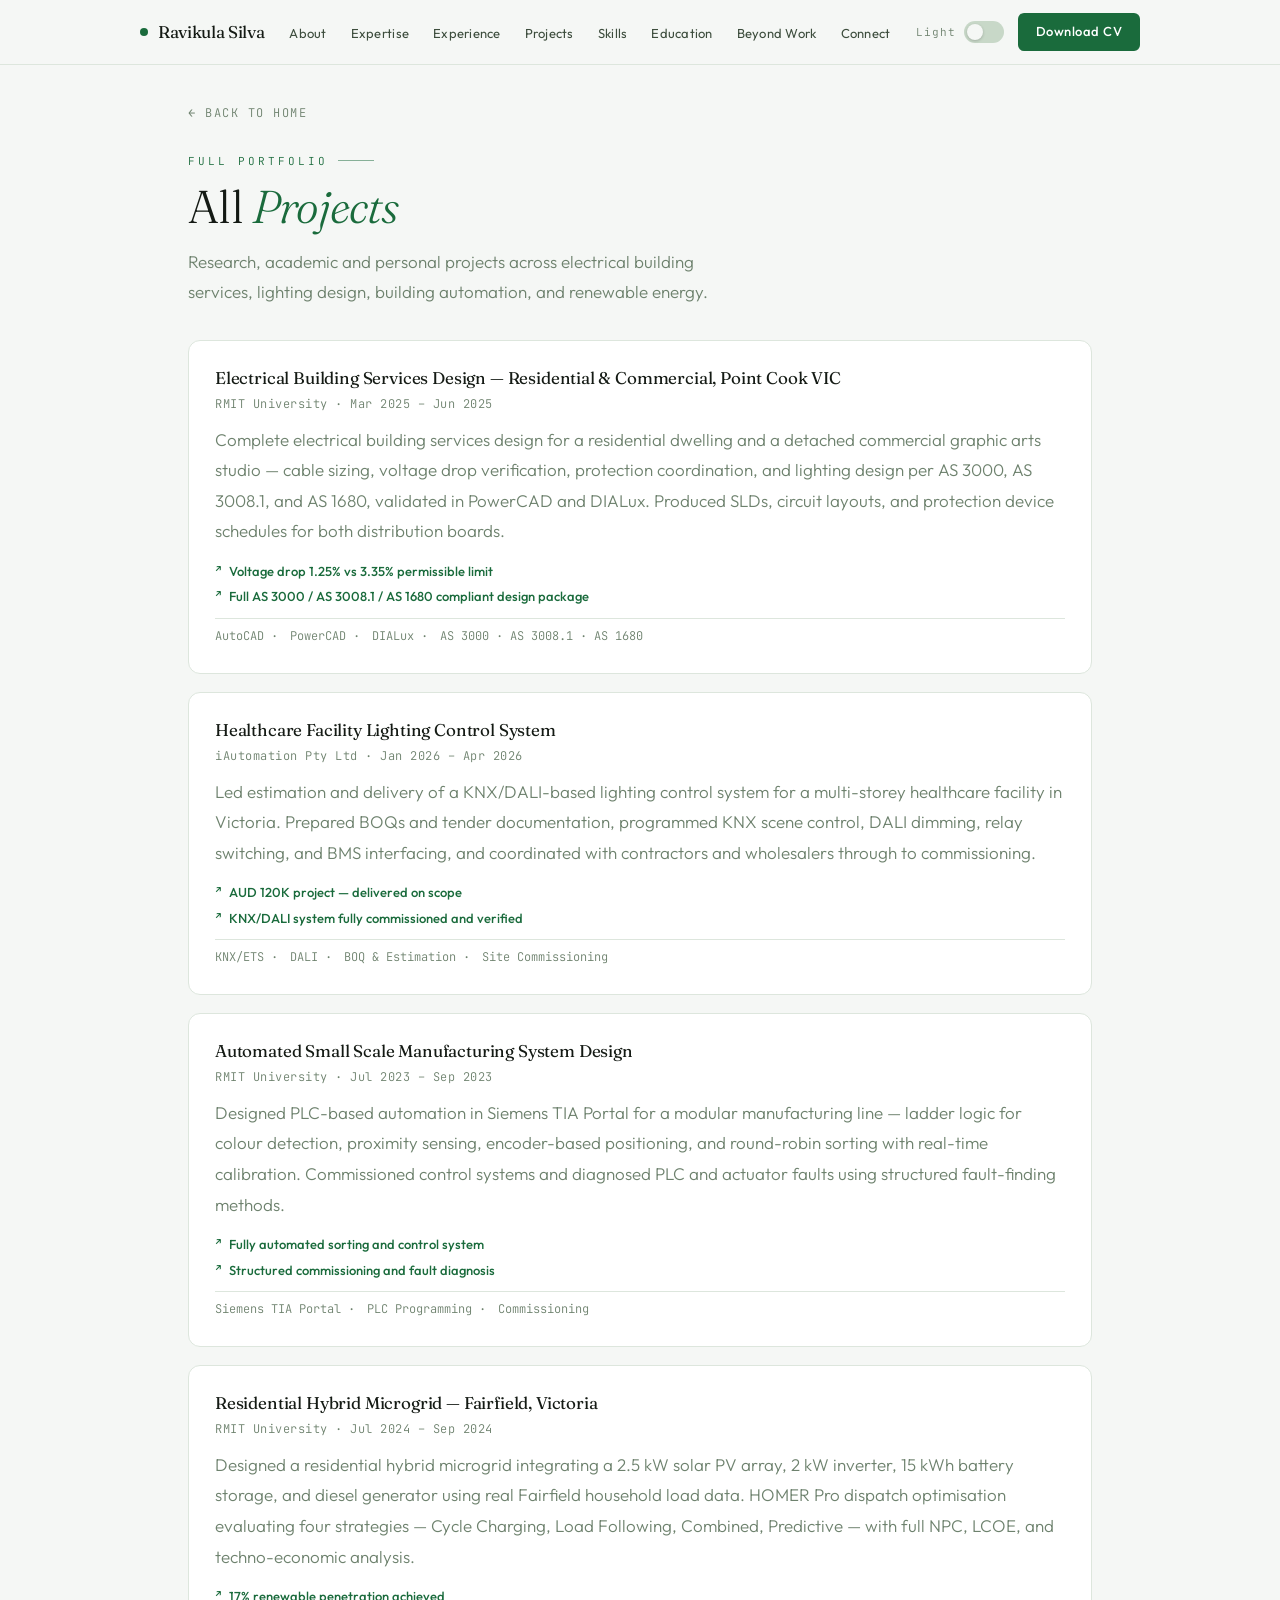
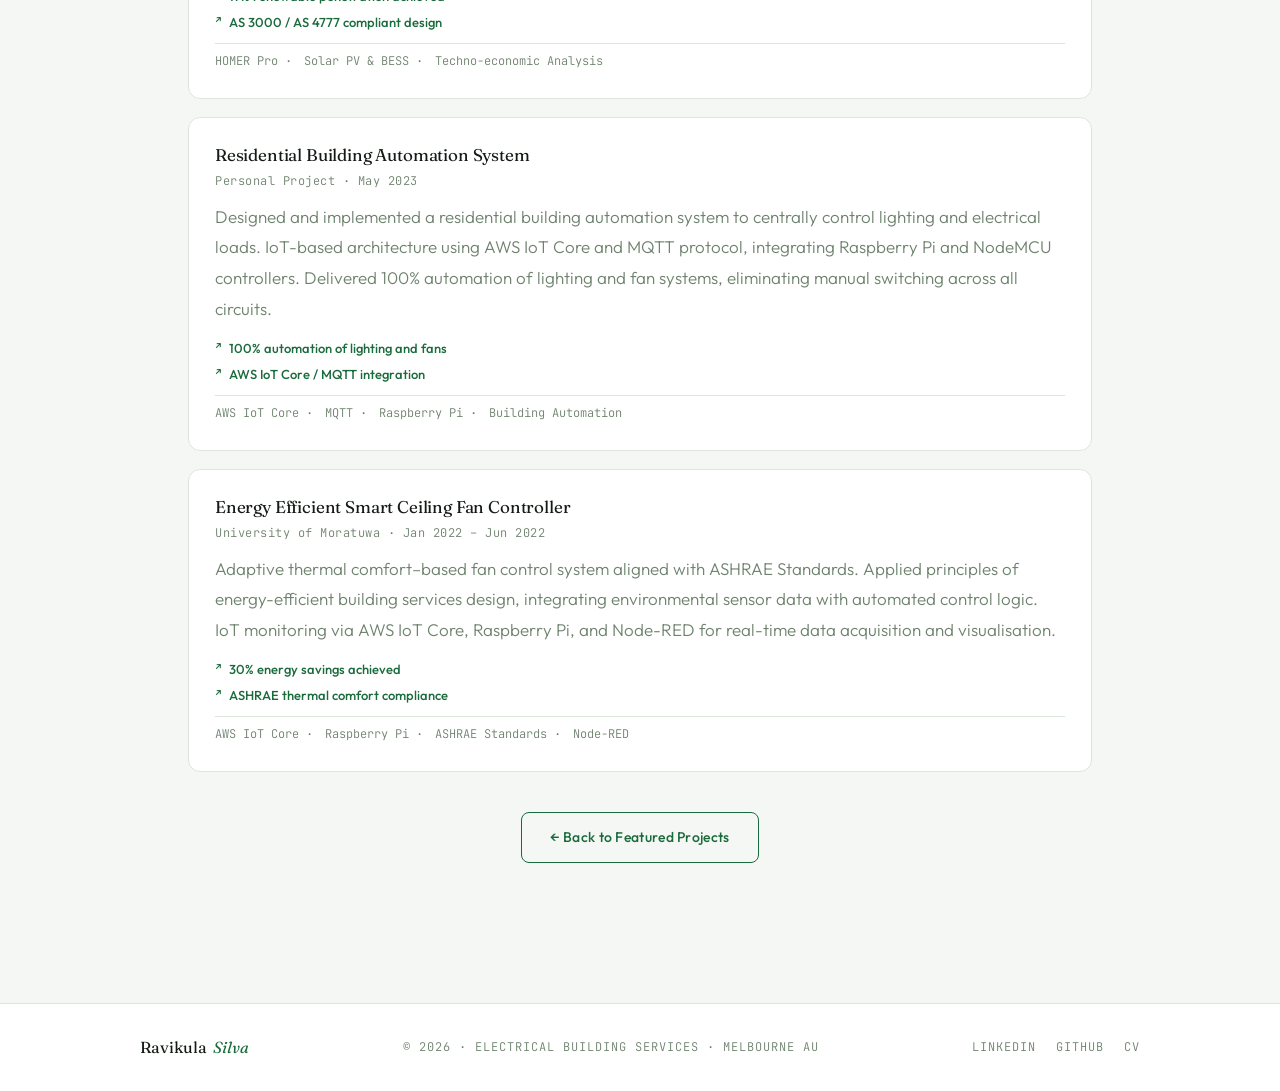
==== projects.html @ b43fa03f "Initial commit — Ravikula Silva portfolio site" ====
<!DOCTYPE html>
<html lang="en" data-theme="light">
<head>
  <meta charset="UTF-8">
  <meta name="viewport" content="width=device-width, initial-scale=1.0">
  <title>All Projects — Ravikula Silva</title>
  <meta name="description" content="Full project portfolio of Ravikula Silva — Electrical Building Services Engineer. Melbourne, Australia.">
  <link rel="preconnect" href="https://fonts.googleapis.com">
  <link href="https://fonts.googleapis.com/css2?family=Fraunces:ital,wght@0,300;0,400;0,600;1,300;1,400&family=Outfit:wght@300;400;500;600&family=JetBrains+Mono:wght@400;500&display=swap" rel="stylesheet">
  <link rel="stylesheet" href="styles.css">
</head>
<body>

<div id="prog"></div>

<!-- NAV -->
<nav id="mainNav">
  <div class="nav-inner">
    <a href="index.html" class="nav-logo" style="text-decoration:none;color:inherit">
      <div class="nav-logo-dot"></div>
      Ravikula Silva
    </a>
    <ul class="nav-links">
      <li><a href="index.html#about">About</a></li>
      <li><a href="index.html#expertise">Expertise</a></li>
      <li><a href="index.html#experience">Experience</a></li>
      <li><a href="index.html#projects">Projects</a></li>
      <li><a href="index.html#skills">Skills</a></li>
      <li><a href="index.html#education">Education</a></li>
      <li><a href="index.html#beyond">Beyond Work</a></li>
      <li><a href="index.html#connect">Connect</a></li>
    </ul>
    <div class="nav-right">
      <div class="theme-wrap">
        <span class="theme-lbl" id="themeLbl">Light</span>
        <button class="toggle" id="themeBtn" aria-label="Toggle theme"></button>
      </div>
      <a href="https://drive.google.com/file/d/1bvypcB7CYYxnmTJzgVBR_SY08cBVP_ob/view" target="_blank" class="nav-cv">Download CV</a>
      <button class="hamburger" id="ham" aria-label="Menu">
        <span></span><span></span><span></span>
      </button>
    </div>
  </div>
</nav>
<div class="mobile-nav" id="mobileNav">
  <a href="index.html#about"      onclick="closeMob()">About</a>
  <a href="index.html#expertise"  onclick="closeMob()">Expertise</a>
  <a href="index.html#experience" onclick="closeMob()">Experience</a>
  <a href="index.html#projects"   onclick="closeMob()">Projects</a>
  <a href="index.html#skills"     onclick="closeMob()">Skills</a>
  <a href="index.html#education"  onclick="closeMob()">Education</a>
  <a href="index.html#beyond"     onclick="closeMob()">Beyond Work</a>
  <a href="index.html#connect"    onclick="closeMob()">Connect</a>
</div>


<!-- ALL PROJECTS -->
<section class="proj-bg" style="padding-top:0">
  <div class="container">
    <div class="projects-page-header" style="padding-bottom:32px">
      <a href="index.html#projects" class="back-link">&larr; Back to Home</a>
      <div class="eyebrow">Full Portfolio</div>
      <h1 class="sec-title">All <em>Projects</em></h1>
      <p class="sec-sub">Research, academic and personal projects across electrical building services, lighting design, building automation, and renewable energy.</p>
    </div>
    <div class="proj-grid" style="grid-template-columns:1fr;margin-top:0">

      <div class="proj-card reveal">
        <div class="proj-title">Electrical Building Services Design — Residential &amp; Commercial, Point Cook VIC</div>
        <div class="proj-origin">RMIT University · Mar 2025 – Jun 2025</div>
        <p class="proj-desc">Complete electrical building services design for a residential dwelling and a detached commercial graphic arts studio — cable sizing, voltage drop verification, protection coordination, and lighting design per AS 3000, AS 3008.1, and AS 1680, validated in PowerCAD and DIALux. Produced SLDs, circuit layouts, and protection device schedules for both distribution boards.</p>
        <div class="proj-outcomes">
          <div class="proj-outcome">Voltage drop 1.25% vs 3.35% permissible limit</div>
          <div class="proj-outcome">Full AS 3000 / AS 3008.1 / AS 1680 compliant design package</div>
        </div>
        <div class="proj-tools">
          <span class="proj-tool">AutoCAD&nbsp;·&nbsp;</span>
          <span class="proj-tool">PowerCAD&nbsp;·&nbsp;</span>
          <span class="proj-tool">DIALux&nbsp;·&nbsp;</span>
          <span class="proj-tool">AS 3000 · AS 3008.1 · AS 1680</span>
        </div>
      </div>

      <div class="proj-card reveal">
        <div class="proj-title">Healthcare Facility Lighting Control System</div>
        <div class="proj-origin">iAutomation Pty Ltd · Jan 2026 – Apr 2026</div>
        <p class="proj-desc">Led estimation and delivery of a KNX/DALI-based lighting control system for a multi-storey healthcare facility in Victoria. Prepared BOQs and tender documentation, programmed KNX scene control, DALI dimming, relay switching, and BMS interfacing, and coordinated with contractors and wholesalers through to commissioning.</p>
        <div class="proj-outcomes">
          <div class="proj-outcome">AUD 120K project — delivered on scope</div>
          <div class="proj-outcome">KNX/DALI system fully commissioned and verified</div>
        </div>
        <div class="proj-tools">
          <span class="proj-tool">KNX/ETS&nbsp;·&nbsp;</span>
          <span class="proj-tool">DALI&nbsp;·&nbsp;</span>
          <span class="proj-tool">BOQ &amp; Estimation&nbsp;·&nbsp;</span>
          <span class="proj-tool">Site Commissioning</span>
        </div>
      </div>

      <div class="proj-card reveal">
        <div class="proj-title">Automated Small Scale Manufacturing System Design</div>
        <div class="proj-origin">RMIT University · Jul 2023 – Sep 2023</div>
        <p class="proj-desc">Designed PLC-based automation in Siemens TIA Portal for a modular manufacturing line — ladder logic for colour detection, proximity sensing, encoder-based positioning, and round-robin sorting with real-time calibration. Commissioned control systems and diagnosed PLC and actuator faults using structured fault-finding methods.</p>
        <div class="proj-outcomes">
          <div class="proj-outcome">Fully automated sorting and control system</div>
          <div class="proj-outcome">Structured commissioning and fault diagnosis</div>
        </div>
        <div class="proj-tools">
          <span class="proj-tool">Siemens TIA Portal&nbsp;·&nbsp;</span>
          <span class="proj-tool">PLC Programming&nbsp;·&nbsp;</span>
          <span class="proj-tool">Commissioning</span>
        </div>
      </div>

      <div class="proj-card reveal">
        <div class="proj-title">Residential Hybrid Microgrid — Fairfield, Victoria</div>
        <div class="proj-origin">RMIT University · Jul 2024 – Sep 2024</div>
        <p class="proj-desc">Designed a residential hybrid microgrid integrating a 2.5 kW solar PV array, 2 kW inverter, 15 kWh battery storage, and diesel generator using real Fairfield household load data. HOMER Pro dispatch optimisation evaluating four strategies — Cycle Charging, Load Following, Combined, Predictive — with full NPC, LCOE, and techno-economic analysis.</p>
        <div class="proj-outcomes">
          <div class="proj-outcome">17% renewable penetration achieved</div>
          <div class="proj-outcome">AS 3000 / AS 4777 compliant design</div>
        </div>
        <div class="proj-tools">
          <span class="proj-tool">HOMER Pro&nbsp;·&nbsp;</span>
          <span class="proj-tool">Solar PV &amp; BESS&nbsp;·&nbsp;</span>
          <span class="proj-tool">Techno-economic Analysis</span>
        </div>
      </div>

      <div class="proj-card reveal">
        <div class="proj-title">Residential Building Automation System</div>
        <div class="proj-origin">Personal Project · May 2023</div>
        <p class="proj-desc">Designed and implemented a residential building automation system to centrally control lighting and electrical loads. IoT-based architecture using AWS IoT Core and MQTT protocol, integrating Raspberry Pi and NodeMCU controllers. Delivered 100% automation of lighting and fan systems, eliminating manual switching across all circuits.</p>
        <div class="proj-outcomes">
          <div class="proj-outcome">100% automation of lighting and fans</div>
          <div class="proj-outcome">AWS IoT Core / MQTT integration</div>
        </div>
        <div class="proj-tools">
          <span class="proj-tool">AWS IoT Core&nbsp;·&nbsp;</span>
          <span class="proj-tool">MQTT&nbsp;·&nbsp;</span>
          <span class="proj-tool">Raspberry Pi&nbsp;·&nbsp;</span>
          <span class="proj-tool">Building Automation</span>
        </div>
      </div>

      <div class="proj-card reveal">
        <div class="proj-title">Energy Efficient Smart Ceiling Fan Controller</div>
        <div class="proj-origin">University of Moratuwa · Jan 2022 – Jun 2022</div>
        <p class="proj-desc">Adaptive thermal comfort–based fan control system aligned with ASHRAE Standards. Applied principles of energy-efficient building services design, integrating environmental sensor data with automated control logic. IoT monitoring via AWS IoT Core, Raspberry Pi, and Node-RED for real-time data acquisition and visualisation.</p>
        <div class="proj-outcomes">
          <div class="proj-outcome">30% energy savings achieved</div>
          <div class="proj-outcome">ASHRAE thermal comfort compliance</div>
        </div>
        <div class="proj-tools">
          <span class="proj-tool">AWS IoT Core&nbsp;·&nbsp;</span>
          <span class="proj-tool">Raspberry Pi&nbsp;·&nbsp;</span>
          <span class="proj-tool">ASHRAE Standards&nbsp;·&nbsp;</span>
          <span class="proj-tool">Node-RED</span>
        </div>
      </div>

    </div>

    <div class="proj-more reveal" style="margin-bottom: 52px">
      <a href="index.html#projects" class="btn-outline">&larr; Back to Featured Projects</a>
    </div>

  </div>
</section>


<!-- FOOTER -->
<footer>
  <div class="foot-inner">
    <div class="foot-logo">Ravikula <em>Silva</em></div>
    <div class="foot-copy">© 2026 · ELECTRICAL BUILDING SERVICES · MELBOURNE AU</div>
    <div class="foot-links">
      <a href="https://www.linkedin.com/in/ravikula-silva/" target="_blank">LinkedIn</a>
      <a href="https://github.com/Ravikula"                 target="_blank">GitHub</a>
      <a href="https://drive.google.com/file/d/1bvypcB7CYYxnmTJzgVBR_SY08cBVP_ob/view" target="_blank">CV</a>
    </div>
  </div>
</footer>

<script src="js/main.js"></script>
</body>
</html>
---- styles.css ----
/* ============================================================
   RAVIKULA SILVA — POWER SYSTEMS & RENEWABLES
   style.css
   ============================================================ */

/* ------------------------------------------------------------
   1. THEME TOKENS
   ------------------------------------------------------------ */
:root {
  --bg:         #f5f7f5;
  --bg2:        #ffffff;
  --bg3:        #edf2ed;
  --surface:    #ffffff;
  --border:     #dde6dd;
  --border2:    #c8d8c8;
  --text:       #141a14;
  --text2:      #3d4d3d;
  --muted:      #6e826e;
  --accent:     #1a6b3c;
  --accent-h:   #155c32;
  --accent-lt:  #e8f5ee;
  --accent2:    #c47d0a;
  --accent2-lt: #fdf4e3;
  --nav-bg:     rgba(245, 247, 245, 0.93);
  --shadow:     0 1px 4px rgba(0,0,0,.06), 0 4px 16px rgba(0,0,0,.04);
  --shadow-md:  0 2px 10px rgba(0,0,0,.08), 0 8px 32px rgba(0,0,0,.06);
  --r:          12px;
  --r-sm:       8px;
}

[data-theme="dark"] {
  --bg:         #0c100c;
  --bg2:        #111511;
  --bg3:        #171d17;
  --surface:    #171d17;
  --border:     #1f2a1f;
  --border2:    #283228;
  --text:       #e6ede6;
  --text2:      #a8b8a8;
  --muted:      #627062;
  --accent:     #3dba6e;
  --accent-h:   #4dca7e;
  --accent-lt:  #0a1f0f;
  --accent2:    #e09830;
  --accent2-lt: #1f1505;
  --nav-bg:     rgba(12, 16, 12, 0.93);
  --shadow:     0 1px 4px rgba(0,0,0,.3), 0 4px 16px rgba(0,0,0,.2);
  --shadow-md:  0 2px 10px rgba(0,0,0,.4), 0 8px 32px rgba(0,0,0,.3);
}

/* ------------------------------------------------------------
   2. RESET & BASE
   ------------------------------------------------------------ */
*, *::before, *::after {
  margin: 0;
  padding: 0;
  box-sizing: border-box;
}

html {
  scroll-behavior: smooth;
  font-size: 18px;
}

body {
  background: var(--bg);
  color: var(--text);
  font-family: 'Outfit', sans-serif;
  font-weight: 300;
  line-height: 1.65;
  overflow-x: hidden;
  transition: background .3s, color .3s;
}

img { max-width: 100%; display: block; }
a { color: var(--accent); text-decoration: none; }
a:hover { text-decoration: underline; }

/* ------------------------------------------------------------
   3. PROGRESS BAR
   ------------------------------------------------------------ */
#prog {
  position: fixed;
  top: 0; left: 0;
  height: 3px;
  background: linear-gradient(90deg, var(--accent), var(--accent2));
  z-index: 2000;
  width: 0;
  transition: width .1s linear;
  pointer-events: none;
}

/* ------------------------------------------------------------
   4. NAVIGATION
   ------------------------------------------------------------ */
nav {
  position: fixed;
  top: 0; width: 100%;
  z-index: 1000;
  background: var(--nav-bg);
  backdrop-filter: blur(16px);
  -webkit-backdrop-filter: blur(16px);
  border-bottom: 1px solid var(--border);
  transition: background .3s;
}

.nav-inner {
  display: flex;
  align-items: center;
  justify-content: space-between;
  height: 64px;
  padding: 0 48px;
  max-width: 1096px; /* 1000px content + 48px padding each side */
  margin: 0 auto;
}

.nav-logo {
  display: flex;
  align-items: center;
  gap: 10px;
  font-family: 'Fraunces', serif;
  font-weight: 400;
  font-size: 17px;
  color: var(--text);
  letter-spacing: -.02em;
}

.nav-logo-dot {
  width: 8px; height: 8px;
  background: var(--accent);
  border-radius: 50%;
  flex-shrink: 0;
  animation: pulse 2.5s infinite;
}

@keyframes pulse {
  0%, 100% { opacity: 1; transform: scale(1); }
  50%       { opacity: .5; transform: scale(1.4); }
}

.nav-sub {
  font-family: 'JetBrains Mono', monospace;
  font-size: 10px;
  letter-spacing: 2px;
  color: var(--accent);
  text-transform: uppercase;
  margin-left: 4px;
  align-self: flex-end;
  margin-bottom: 2px;
}

.nav-links {
  display: flex;
  align-items: center;
  gap: 24px;
  list-style: none;
}

.nav-links a {
  font-size: 13px;
  font-weight: 400;
  color: var(--text2);
  letter-spacing: .02em;
  transition: color .2s;
}

.nav-links a:hover,
.nav-links a.active {
  color: var(--accent);
  text-decoration: none;
}

.nav-right {
  display: flex;
  align-items: center;
  gap: 14px;
}

.theme-wrap {
  display: flex;
  align-items: center;
  gap: 8px;
}

.theme-lbl {
  font-family: 'JetBrains Mono', monospace;
  font-size: 11px;
  color: var(--muted);
  letter-spacing: 1px;
}

.toggle {
  width: 40px; height: 22px;
  background: var(--border2);
  border-radius: 11px;
  border: none;
  cursor: pointer;
  position: relative;
  transition: background .3s;
  flex-shrink: 0;
}

.toggle::after {
  content: '';
  position: absolute;
  top: 3px; left: 3px;
  width: 16px; height: 16px;
  background: var(--bg);
  border-radius: 50%;
  transition: transform .3s, background .3s;
  box-shadow: 0 1px 3px rgba(0,0,0,.2);
}

[data-theme="dark"] .toggle { background: var(--accent); }
[data-theme="dark"] .toggle::after {
  transform: translateX(18px);
  background: #0c100c;
}

.nav-cv {
  background: var(--accent);
  color: #fff;
  padding: 8px 18px;
  border-radius: 6px;
  font-size: 13px;
  font-weight: 500;
  letter-spacing: .5px;
  transition: all .2s;
  white-space: nowrap;
  display: inline-block;
}

.nav-cv:hover {
  background: var(--accent-h);
  text-decoration: none;
  transform: translateY(-1px);
}

.hamburger {
  display: none;
  flex-direction: column;
  gap: 5px;
  cursor: pointer;
  background: none;
  border: none;
  padding: 4px;
}

.hamburger span {
  display: block;
  width: 22px; height: 1.5px;
  background: var(--text);
  transition: all .3s;
}

.mobile-nav {
  display: none;
  position: fixed;
  top: 64px; left: 0;
  width: 100%;
  background: var(--nav-bg);
  backdrop-filter: blur(16px);
  border-bottom: 1px solid var(--border);
  padding: 20px 24px;
  flex-direction: column;
  gap: 0;
  z-index: 999;
}

.mobile-nav.open { display: flex; }

.mobile-nav a {
  font-size: 15px;
  color: var(--text2);
  padding: 12px 0;
  border-bottom: 1px solid var(--border);
}

.mobile-nav a:last-child { border-bottom: none; }

/* ------------------------------------------------------------
   5. LAYOUT — single consistent width for everything
   ------------------------------------------------------------ */
.container {
  max-width: 1000px;
  margin: 0 auto;
  padding: 0 48px;
}

section { padding: 88px 0; }

/* ------------------------------------------------------------
   6. SHARED TYPOGRAPHY
   ------------------------------------------------------------ */
.eyebrow {
  font-family: 'JetBrains Mono', monospace;
  font-size: 11px;
  letter-spacing: 3px;
  text-transform: uppercase;
  color: var(--accent);
  margin-bottom: 12px;
  display: flex;
  align-items: center;
  gap: 10px;
}

.eyebrow::after {
  content: '';
  display: block;
  width: 36px; height: 1px;
  background: var(--accent);
  opacity: .5;
}

.sec-title {
  font-family: 'Fraunces', serif;
  font-weight: 300;
  font-size: clamp(28px, 4vw, 46px);
  line-height: 1.1;
  letter-spacing: -.02em;
  color: var(--text);
  margin-bottom: 14px;
}

.sec-title em { font-style: italic; color: var(--accent); }

.sec-sub {
  font-size: 17px;
  color: var(--muted);
  max-width: 560px;
  line-height: 1.8;
  font-weight: 300;
}

/* ------------------------------------------------------------
   7. REVEAL ANIMATION
   ------------------------------------------------------------ */
.reveal {
  opacity: 0;
  transform: translateY(22px);
  transition: opacity .7s ease, transform .7s ease;
}

.reveal.visible {
  opacity: 1;
  transform: translateY(0);
}

@keyframes fadeUp {
  from { opacity: 0; transform: translateY(24px); }
  to   { opacity: 1; transform: translateY(0); }
}

/* ------------------------------------------------------------
   8. HERO
   ------------------------------------------------------------ */
.hero {
  display: grid;
  grid-template-columns: 0.85fr 1.15fr;
  align-items: center;
  gap: 52px;
  padding: 96px 0 36px;
}

.hero-eyebrow {
  display: flex;
  align-items: center;
  gap: 10px;
  margin-bottom: 0;
}

.hero-video-footer {
  display: flex;
  align-items: center;
  justify-content: space-between;
  gap: 16px;
  margin-top: 14px;
  flex-wrap: wrap;
}

.loc-dot {
  width: 7px; height: 7px;
  background: var(--accent);
  border-radius: 50%;
  animation: pulse 2s infinite;
}

.hero-eyebrow-txt {
  font-family: 'JetBrains Mono', monospace;
  font-size: 12px;
  letter-spacing: 2px;
  color: var(--muted);
  text-transform: uppercase;
}

.hero-name {
  font-family: 'Fraunces', serif;
  font-weight: 300;
  font-size: clamp(38px, 4.8vw, 62px);
  line-height: 1;
  letter-spacing: -.03em;
  color: var(--text);
  margin-bottom: 6px;
  animation: fadeUp .8s .1s ease both;
}

.hero-name em { font-style: italic; color: var(--accent); }

.hero-role {
  font-family: 'Fraunces', serif;
  font-weight: 300;
  font-size: clamp(17px, 2.2vw, 24px);
  color: var(--text2);
  letter-spacing: -.01em;
  margin-bottom: 22px;
  font-style: italic;
  animation: fadeUp .8s .2s ease both;
}

.hero-desc {
  font-size: 17px;
  color: var(--muted);
  line-height: 1.9;
  max-width: 500px;
  margin-bottom: 28px;
  font-weight: 300;
  animation: fadeUp .8s .3s ease both;
}

.hero-tags {
  display: flex;
  flex-wrap: wrap;
  gap: 7px;
  margin-bottom: 24px;
  animation: fadeUp .8s .35s ease both;
}

.hero-tag {
  font-family: 'JetBrains Mono', monospace;
  font-size: 11px;
  letter-spacing: 1px;
  color: var(--accent);
  background: var(--accent-lt);
  border: 1px solid rgba(26,107,60,.2);
  border-radius: 4px;
  padding: 4px 10px;
}

.hero-btns {
  display: flex;
  gap: 14px;
  flex-wrap: wrap;
  animation: fadeUp .8s .4s ease both;
}

.btn-p {
  background: var(--accent);
  color: #fff;
  padding: 13px 28px;
  border-radius: 8px;
  font-size: 14px;
  font-weight: 500;
  letter-spacing: .3px;
  border: none;
  cursor: pointer;
  transition: all .2s;
  display: inline-flex;
  align-items: center;
  gap: 8px;
}

.btn-p:hover {
  background: var(--accent-h);
  text-decoration: none;
  transform: translateY(-2px);
  box-shadow: 0 4px 18px rgba(26,107,60,.25);
}

.hero-right {
  display: flex;
  flex-direction: column;
  gap: 16px;
  animation: fadeUp .8s .2s ease both;
}

.hero-video-wrap {
  border-radius: 14px;
  overflow: hidden;
  border: 1px solid var(--border);
  box-shadow: var(--shadow-md);
}

.hero-video-ph {
  width: 100%;
  aspect-ratio: 16/9;
  background: var(--bg3);
  display: flex;
  flex-direction: column;
  align-items: center;
  justify-content: center;
  gap: 16px;
  cursor: pointer;
}

.play-ring {
  width: 68px; height: 68px;
  border-radius: 50%;
  background: var(--accent);
  display: flex;
  align-items: center;
  justify-content: center;
  transition: transform .2s, box-shadow .2s;
  box-shadow: 0 4px 24px rgba(26,107,60,.35);
}

.play-ring:hover {
  transform: scale(1.07);
  box-shadow: 0 6px 32px rgba(26,107,60,.45);
}

.play-tri {
  width: 0; height: 0;
  border-style: solid;
  border-width: 10px 0 10px 18px;
  border-color: transparent transparent transparent #fff;
  margin-left: 3px;
}

.video-lbl {
  font-family: 'JetBrains Mono', monospace;
  font-size: 11px;
  letter-spacing: 2px;
  color: var(--muted);
  text-transform: uppercase;
}

.stats-row {
  display: grid;
  grid-template-columns: repeat(3, 1fr);
  gap: 1px;
  background: var(--border);
  border: 1px solid var(--border);
  border-radius: 12px;
  overflow: hidden;
}

.stat {
  background: var(--surface);
  padding: 16px 12px;
  text-align: center;
}

.stat-n {
  font-family: 'Fraunces', serif;
  font-size: 24px;
  font-weight: 400;
  color: var(--accent);
  line-height: 1;
  margin-bottom: 4px;
}

.stat-l {
  font-size: 11px;
  color: var(--muted);
  font-family: 'JetBrains Mono', monospace;
  letter-spacing: 1px;
  text-transform: uppercase;
  line-height: 1.5;
}

/* ------------------------------------------------------------
   9. ABOUT
   ------------------------------------------------------------ */
.about-bg { background: var(--bg2); }

.about-bg .eyebrow { justify-content: center; }

.about-bg .sec-title { text-align: center; }

.about-text p {
  font-size: 17px;
  color: var(--text2);
  line-height: 1.9;
  margin-bottom: 16px;
  font-weight: 300;
  text-align: justify;
}

.about-text p:last-child { margin-bottom: 0; }

/* no bold in about — strong renders same weight */
.about-text p strong {
  color: var(--text2);
  font-weight: 300;
}

/* ------------------------------------------------------------
   10. EXPERTISE CARDS
   ------------------------------------------------------------ */
.exp-bg { background: var(--bg); }

.exp-grid {
  display: grid;
  grid-template-columns: repeat(3, 1fr);
  gap: 18px;
  margin-top: 52px;
}

.exp-card {
  background: var(--bg2);
  border: 1px solid var(--border);
  border-radius: var(--r);
  padding: 28px 24px;
  transition: all .3s;
  position: relative;
  overflow: hidden;
}

.exp-card::before {
  content: '';
  position: absolute;
  top: 0; left: 0; right: 0;
  height: 3px;
  background: linear-gradient(90deg, var(--accent), var(--accent2));
  transform: scaleX(0);
  transform-origin: left;
  transition: transform .4s ease;
}

.exp-card:hover::before { transform: scaleX(1); }

.exp-card:hover {
  border-color: var(--accent);
  transform: translateY(-4px);
  box-shadow: var(--shadow-md);
}

.exp-icon {
  width: 46px; height: 46px;
  background: var(--accent-lt);
  border-radius: 10px;
  display: flex;
  align-items: center;
  justify-content: center;
  font-size: 20px;
  margin-bottom: 18px;
  border: 1px solid var(--border);
}

.exp-title {
  font-family: 'Fraunces', serif;
  font-size: 17px;
  font-weight: 400;
  color: var(--text);
  margin-bottom: 9px;
  letter-spacing: -.01em;
}

.exp-desc {
  font-size: 17px;
  color: var(--muted);
  line-height: 1.8;
  font-weight: 300;
}

/* ------------------------------------------------------------
   11. TIMELINE / EXPERIENCE
   ------------------------------------------------------------ */
.tl-bg { background: var(--bg2); }

.timeline {
  margin-top: 52px;
}

.tl-item {
  display: grid;
  grid-template-columns: 110px 1fr;
  gap: 0 36px;
  padding-bottom: 48px;
  position: relative;
}

.tl-item:last-child { padding-bottom: 0; }

.tl-left {
  text-align: right;
  padding-top: 4px;
  position: relative;
}

.tl-left::after {
  content: '';
  position: absolute;
  right: -19px; top: 10px;
  width: 1px;
  bottom: -48px;
  background: var(--border);
}

.tl-item:last-child .tl-left::after { display: none; }

.tl-date {
  font-family: 'JetBrains Mono', monospace;
  font-size: 11px;
  color: var(--accent);
  letter-spacing: 1px;
  line-height: 1.6;
}

.tl-diamond {
  position: absolute;
  right: -23px; top: 5px;
  width: 9px; height: 9px;
  background: var(--accent);
  transform: rotate(45deg);
  border-radius: 1px;
  z-index: 2;
}

.tl-role {
  font-family: 'Fraunces', serif;
  font-size: 20px;
  font-weight: 400;
  color: var(--text);
  margin-bottom: 2px;
  letter-spacing: -.01em;
}

.tl-company {
  font-size: 14px;
  color: var(--accent);
  font-weight: 500;
  margin-bottom: 10px;
  display: flex;
  align-items: center;
  gap: 8px;
  flex-wrap: wrap;
}

.tl-loc {
  font-size: 11px;
  color: var(--muted);
  font-family: 'JetBrains Mono', monospace;
  letter-spacing: 1px;
}

.tl-desc {
  font-size: 17px;
  color: var(--text2);
  line-height: 1.8;
  margin-bottom: 12px;
  font-weight: 300;
}

.tl-pts {
  display: flex;
  flex-direction: column;
  gap: 5px;
}

.tl-pt {
  font-size: 17px;
  color: var(--muted);
  line-height: 1.7;
  padding-left: 17px;
  position: relative;
  font-weight: 300;
}

.tl-pt::before {
  content: '▸';
  position: absolute;
  left: 0;
  color: var(--accent);
  font-size: 10px;
  top: 3px;
}

.tl-pt strong { color: var(--text2); font-weight: 500; }

/* ------------------------------------------------------------
   12. PROJECTS
   ------------------------------------------------------------ */
.proj-bg { background: var(--bg); }

.proj-grid {
  display: grid;
  grid-template-columns: repeat(3, 1fr);
  gap: 18px;
  margin-top: 52px;
}

.proj-card {
  background: var(--bg2);
  border: 1px solid var(--border);
  border-radius: var(--r);
  padding: 26px;
  transition: all .3s;
  display: flex;
  flex-direction: column;
  gap: 10px;
  position: relative;
  overflow: hidden;
}

.proj-card::after {
  content: '';
  position: absolute;
  bottom: 0; left: 0; right: 0;
  height: 2px;
  background: linear-gradient(90deg, var(--accent), var(--accent2));
  transform: scaleX(0);
  transition: transform .3s;
  transform-origin: left;
}

.proj-card:hover::after { transform: scaleX(1); }

.proj-card:hover {
  border-color: var(--accent);
  transform: translateY(-3px);
  box-shadow: var(--shadow-md);
}

.proj-title {
  font-family: 'Fraunces', serif;
  font-size: 17px;
  font-weight: 400;
  color: var(--text);
  letter-spacing: -.01em;
  line-height: 1.3;
}

.proj-origin {
  font-size: 12px;
  color: var(--muted);
  font-family: 'JetBrains Mono', monospace;
  letter-spacing: .5px;
  margin-top: -4px;
}

.proj-desc {
  font-size: 17px;
  color: var(--muted);
  line-height: 1.8;
  flex: 1;
  font-weight: 300;
}

.proj-bullets {
  display: flex;
  flex-direction: column;
  gap: 5px;
  margin-top: 2px;
}

.proj-bullet {
  font-size: 17px;
  color: var(--muted);
  line-height: 1.7;
  padding-left: 14px;
  position: relative;
  font-weight: 300;
}

.proj-bullet::before {
  content: '▸';
  position: absolute;
  left: 0;
  color: var(--accent);
  font-size: 10px;
  top: 3px;
}

.proj-outcomes {
  display: flex;
  flex-direction: column;
  gap: 4px;
  margin-top: 4px;
}

.proj-outcome {
  font-size: 13px;
  color: var(--accent);
  font-weight: 500;
  padding-left: 14px;
  position: relative;
}

.proj-outcome::before {
  content: '↗';
  position: absolute;
  left: 0;
  font-size: 10px;
}

.proj-tools {
  display: flex;
  flex-wrap: wrap;
  gap: 5px;
  padding-top: 8px;
  border-top: 1px solid var(--border);
}

.proj-tool {
  font-size: 12px;
  color: var(--muted);
  font-family: 'JetBrains Mono', monospace;
}

/* ------------------------------------------------------------
   12b. FEATURED PROJECTS LIST
   ------------------------------------------------------------ */
.feat-list {
  display: flex;
  flex-direction: column;
  gap: 24px;
  margin-top: 52px;
}

.feat-item {
  display: grid;
  grid-template-columns: 1fr 1fr;
  gap: 48px;
  background: var(--bg2);
  border: 1px solid var(--border);
  border-radius: var(--r);
  padding: 36px;
  align-items: stretch;
  position: relative;
  overflow: hidden;
  transition: border-color .3s, box-shadow .3s;
}

.feat-item::before {
  content: '';
  position: absolute;
  top: 0; left: 0; right: 0;
  height: 3px;
  background: linear-gradient(90deg, var(--accent), var(--accent2));
}

.feat-item:hover {
  border-color: var(--accent);
  box-shadow: var(--shadow-md);
}

.feat-item--full {
  grid-template-columns: 1fr;
}

.feat-num {
  font-family: 'JetBrains Mono', monospace;
  font-size: 11px;
  letter-spacing: 3px;
  color: var(--accent);
  margin-bottom: 10px;
  text-transform: uppercase;
}

.feat-title {
  font-family: 'Fraunces', serif;
  font-size: 22px;
  font-weight: 400;
  color: var(--text);
  letter-spacing: -.01em;
  line-height: 1.3;
  margin-bottom: 4px;
}

.feat-origin {
  font-size: 12px;
  color: var(--muted);
  font-family: 'JetBrains Mono', monospace;
  letter-spacing: .5px;
  margin-bottom: 18px;
}

.feat-media {
  display: flex;
  flex-direction: column;
  justify-content: center;
  align-self: stretch;
}

.feat-img-ph {
  aspect-ratio: 4/3;
  background: var(--bg3);
  border-radius: var(--r-sm);
  border: 2px dashed var(--border2);
  display: flex;
  flex-direction: column;
  align-items: center;
  justify-content: center;
  gap: 12px;
  min-height: 220px;
}

.feat-img-ph-icon { font-size: 32px; opacity: .3; }

.feat-img-ph-txt {
  font-family: 'JetBrains Mono', monospace;
  font-size: 11px;
  letter-spacing: 1.5px;
  color: var(--muted);
  text-transform: uppercase;
}

.feat-video-wrap {
  border-radius: var(--r-sm);
  overflow: hidden;
  border: 1px solid var(--border);
  box-shadow: var(--shadow);
}

.feat-video-ph {
  width: 100%;
  aspect-ratio: 16/9;
  background: var(--bg3);
  display: flex;
  flex-direction: column;
  align-items: center;
  justify-content: center;
  gap: 16px;
  cursor: pointer;
}

.proj-more {
  margin-top: 40px;
  text-align: center;
}

.btn-outline {
  display: inline-flex;
  align-items: center;
  gap: 8px;
  padding: 13px 28px;
  border: 1.5px solid var(--accent);
  border-radius: 8px;
  color: var(--accent);
  font-size: 14px;
  font-weight: 500;
  letter-spacing: .3px;
  transition: all .2s;
}

.btn-outline:hover {
  background: var(--accent);
  color: #fff;
  text-decoration: none;
  transform: translateY(-2px);
  box-shadow: 0 4px 18px rgba(26,107,60,.25);
}

/* ------------------------------------------------------------
   13. SKILLS / TOOLS
   ------------------------------------------------------------ */
.skills-bg { background: var(--bg2); }

.tools-grid {
  display: grid;
  grid-template-columns: repeat(3, 1fr);
  gap: 20px;
  margin-top: 52px;
}

.tool-card {
  background: var(--surface);
  border: 1px solid var(--border);
  border-radius: var(--r);
  padding: 24px;
  transition: all .3s;
}

.tool-card:hover {
  border-color: var(--accent);
  transform: translateY(-2px);
  box-shadow: var(--shadow);
}

/* tool category title — same font/size as project titles */
.tool-cat {
  font-family: 'Fraunces', serif;
  font-size: 17px;
  font-weight: 400;
  color: var(--text);
  letter-spacing: -.01em;
  margin-bottom: 16px;
  padding-bottom: 12px;
  border-bottom: 1px solid var(--border);
  display: flex;
  align-items: center;
  gap: 10px;
  line-height: 1.3;
}

.tool-cat-icon { font-size: 18px; flex-shrink: 0; }

.tool-list {
  display: flex;
  flex-direction: column;
  gap: 8px;
}

.tool-item {
  font-size: 17px;
  color: var(--text2);
  line-height: 1.5;
  padding-left: 14px;
  position: relative;
}

.tool-item::before {
  content: '·';
  position: absolute;
  left: 2px;
  color: var(--accent);
  font-size: 18px;
  line-height: .9;
  top: 1px;
}

/* ------------------------------------------------------------
   14. EDUCATION
   ------------------------------------------------------------ */
.edu-bg { background: var(--bg); }

.edu-grid {
  display: grid;
  grid-template-columns: 1fr 1fr;
  gap: 18px;
  margin-top: 52px;
}

.edu-card {
  background: var(--bg2);
  border: 1px solid var(--border);
  border-radius: var(--r);
  padding: 28px;
  transition: all .3s;
  position: relative;
  overflow: hidden;
}

.edu-card::before {
  content: '';
  position: absolute;
  left: 0; top: 0; bottom: 0;
  width: 3px;
  background: linear-gradient(180deg, var(--accent), var(--accent2));
}

.edu-card:hover {
  border-color: var(--accent);
  box-shadow: var(--shadow-md);
}

.edu-degree {
  font-family: 'Fraunces', serif;
  font-size: 19px;
  font-weight: 400;
  color: var(--text);
  margin-bottom: 4px;
  letter-spacing: -.01em;
}

.edu-uni {
  font-size: 15px;
  color: var(--accent);
  font-weight: 500;
  margin-bottom: 10px;
}

.edu-meta {
  display: flex;
  flex-wrap: wrap;
  gap: 7px;
  margin-bottom: 12px;
}

.edu-badge {
  font-size: 12px;
  font-family: 'JetBrains Mono', monospace;
  letter-spacing: .5px;
  padding: 3px 10px;
  border-radius: 4px;
  background: var(--accent-lt);
  color: var(--accent);
  border: 1px solid rgba(26,107,60,.2);
}

.edu-badge.gold {
  background: var(--accent2-lt);
  color: var(--accent2);
  border-color: rgba(196,125,10,.2);
}

.edu-detail {
  font-size: 17px;
  color: var(--muted);
  line-height: 1.7;
  font-weight: 300;
}

.certs-wrap {
  margin-top: 48px;
  padding-top: 36px;
  border-top: 1px solid var(--border);
}

.certs-grid {
  display: grid;
  grid-template-columns: 1fr 1fr;
  gap: 14px;
  margin-top: 14px;
}

.cert-card {
  background: var(--bg);
  border: 1px solid var(--border);
  border-radius: var(--r-sm);
  padding: 18px 20px;
  display: flex;
  gap: 14px;
  align-items: flex-start;
  transition: border-color .2s, box-shadow .2s;
}

.cert-card:hover {
  border-color: var(--accent);
  box-shadow: var(--shadow);
}

.cert-icon {
  font-size: 20px;
  flex-shrink: 0;
  width: 40px; height: 40px;
  background: var(--accent-lt);
  border-radius: 8px;
  display: flex;
  align-items: center;
  justify-content: center;
  border: 1px solid var(--border);
}

.cert-name {
  font-family: 'Fraunces', serif;
  font-size: 15px;
  font-weight: 400;
  color: var(--text);
  margin-bottom: 4px;
  line-height: 1.3;
}

.cert-meta {
  font-family: 'JetBrains Mono', monospace;
  font-size: 10px;
  color: var(--muted);
  letter-spacing: .5px;
}

/* ------------------------------------------------------------
   15. BEYOND WORK
   ------------------------------------------------------------ */
.beyond-bg { background: var(--bg2); }

.beyond-list {
  display: flex;
  flex-direction: column;
  gap: 0;
  margin-top: 52px;
}

.beyond-item {
  padding: 40px 0;
  border-top: 1px solid var(--border);
}

.beyond-item:last-child { border-bottom: 1px solid var(--border); }

.beyond-item-header {
  display: flex;
  align-items: center;
  gap: 16px;
  margin-bottom: 18px;
}

.beyond-item-icon { font-size: 28px; flex-shrink: 0; }

.beyond-item-title {
  font-family: 'Fraunces', serif;
  font-size: 22px;
  font-weight: 400;
  color: var(--text);
  letter-spacing: -.01em;
}

.beyond-item-body p {
  font-size: 17px;
  color: var(--text2);
  line-height: 1.9;
  font-weight: 300;
  margin-bottom: 14px;
}

.beyond-item-body p:last-child { margin-bottom: 0; }

/* no bold in beyond section */
.beyond-item-body p strong {
  color: var(--text2);
  font-weight: 300;
}

.beyond-footnote {
  font-style: italic;
  font-size: 15px !important;
  color: var(--muted) !important;
}

.run-stats {
  display: flex;
  flex-wrap: wrap;
  gap: 8px;
  margin: 4px 0 12px;
}

.run-stat {
  font-family: 'JetBrains Mono', monospace;
  font-size: 12px;
  color: var(--accent);
  background: var(--accent-lt);
  border: 1px solid rgba(26,107,60,.2);
  border-radius: 4px;
  padding: 5px 11px;
}

.strava-link {
  display: inline-flex;
  align-items: center;
  gap: 7px;
  font-size: 13px;
  font-weight: 500;
  color: var(--accent);
  padding: 7px 14px;
  border: 1px solid rgba(26,107,60,.3);
  border-radius: 6px;
  transition: all .2s;
}

.strava-link:hover {
  background: var(--accent-lt);
  text-decoration: none;
}

.award-box {
  display: flex;
  gap: 10px;
  align-items: flex-start;
  margin-top: 16px;
  padding: 12px 14px;
  background: var(--bg3);
  border-radius: var(--r-sm);
  border: 1px solid var(--border);
}

.award-dot {
  width: 6px; height: 6px;
  background: var(--accent2);
  border-radius: 50%;
  flex-shrink: 0;
  margin-top: 5px;
}

.award-txt {
  font-size: 17px;
  color: var(--muted);
  line-height: 1.6;
}

.award-txt strong {
  color: var(--text2);
  font-weight: 500;
  display: block;
  margin-bottom: 2px;
}

/* Photo gallery inside community card */
.photo-gallery {
  display: grid;
  grid-template-columns: repeat(4, 1fr);
  gap: 8px;
  margin: 16px 0;
}

.photo-slot {
  border-radius: var(--r-sm);
  overflow: hidden;
  background: var(--bg3);
  border: 1px solid var(--border);
  aspect-ratio: 1/1;
  display: flex;
  align-items: center;
  justify-content: center;
  position: relative;
}

.photo-slot img {
  width: 100%; height: 100%;
  object-fit: cover;
  display: block;
  transition: transform .3s;
}

.photo-slot:hover img { transform: scale(1.05); }

.photo-slot-ph {
  display: flex;
  flex-direction: column;
  align-items: center;
  justify-content: center;
  gap: 5px;
  width: 100%; height: 100%;
  padding: 8px;
}

.photo-slot-ph-icon { font-size: 20px; opacity: .3; }

.photo-slot-ph-txt {
  font-family: 'JetBrains Mono', monospace;
  font-size: 9px;
  color: var(--muted);
  letter-spacing: 1px;
  text-transform: uppercase;
  text-align: center;
  line-height: 1.5;
}

/* ------------------------------------------------------------
   16. CONNECT
   ------------------------------------------------------------ */
.connect-bg { background: var(--bg); }

.connect-inner { max-width: 100%; }

.connect-h {
  font-family: 'Fraunces', serif;
  font-size: clamp(28px, 4vw, 46px);
  font-weight: 300;
  line-height: 1.15;
  letter-spacing: -.02em;
  color: var(--text);
  margin-bottom: 16px;
}

.connect-h em { font-style: italic; color: var(--accent); }

.connect-body {
  font-size: 17px;
  color: var(--muted);
  line-height: 1.9;
  margin-bottom: 36px;
  font-weight: 300;
}

.connect-items {
  display: flex;
  flex-direction: column;
  gap: 14px;
  margin-bottom: 36px;
}

.c-item {
  display: flex;
  align-items: center;
  gap: 14px;
}

.c-ic {
  width: 40px; height: 40px;
  background: var(--accent-lt);
  border-radius: 8px;
  display: flex;
  align-items: center;
  justify-content: center;
  font-size: 17px;
  flex-shrink: 0;
  border: 1px solid var(--border);
}

.c-lbl {
  font-family: 'JetBrains Mono', monospace;
  font-size: 10px;
  letter-spacing: 2px;
  color: var(--muted);
  text-transform: uppercase;
  display: block;
  margin-bottom: 2px;
}

.c-val {
  font-size: 17px;
  color: var(--text2);
  font-weight: 400;
}

.socials {
  display: flex;
  gap: 10px;
  flex-wrap: wrap;
}

.soc-btn {
  height: 40px;
  padding: 0 16px;
  border: 1px solid var(--border);
  border-radius: 8px;
  display: flex;
  align-items: center;
  gap: 8px;
  font-size: 13px;
  font-weight: 500;
  transition: all .2s;
  background: var(--surface);
  color: var(--text2);
  font-family: 'Outfit', sans-serif;
}

.soc-btn:hover {
  border-color: var(--accent);
  color: var(--accent);
  transform: translateY(-2px);
  text-decoration: none;
}

/* ------------------------------------------------------------
   17a. PROJECTS PAGE
   ------------------------------------------------------------ */
.projects-page-header {
  padding: 96px 0 52px;
}

.back-link {
  font-family: 'JetBrains Mono', monospace;
  font-size: 12px;
  letter-spacing: 1.5px;
  color: var(--muted);
  text-transform: uppercase;
  display: inline-flex;
  align-items: center;
  gap: 6px;
  margin-bottom: 28px;
  transition: color .2s;
}

.back-link:hover {
  color: var(--accent);
  text-decoration: none;
}

/* ------------------------------------------------------------
   17. FOOTER
   ------------------------------------------------------------ */
footer {
  background: var(--bg2);
  border-top: 1px solid var(--border);
  padding: 30px 0;
}

.foot-inner {
  display: flex;
  justify-content: space-between;
  align-items: center;
  flex-wrap: wrap;
  gap: 14px;
  padding: 0 48px;
  max-width: 1096px;
  margin: 0 auto;
}

.foot-logo {
  font-family: 'Fraunces', serif;
  font-size: 16px;
  font-weight: 400;
  color: var(--text);
  display: flex;
  align-items: center;
  gap: 6px;
}

.foot-logo em { font-style: italic; color: var(--accent); }

.foot-copy {
  font-size: 12px;
  color: var(--muted);
  font-family: 'JetBrains Mono', monospace;
  letter-spacing: 1px;
}

.foot-links { display: flex; gap: 20px; }

.foot-links a {
  font-size: 12px;
  color: var(--muted);
  letter-spacing: 1px;
  text-transform: uppercase;
  font-family: 'JetBrains Mono', monospace;
  transition: color .2s;
}

.foot-links a:hover { color: var(--accent); text-decoration: none; }

/* ------------------------------------------------------------
   18. RESPONSIVE
   ------------------------------------------------------------ */
@media (max-width: 960px) {
  .hero { grid-template-columns: 1fr; gap: 48px; }
  .hero-right { order: -1; }
  .exp-grid, .proj-grid, .tools-grid { grid-template-columns: 1fr 1fr; }
  .edu-grid { grid-template-columns: 1fr; }
  .feat-item { grid-template-columns: 1fr; }
}

@media (max-width: 620px) {
  .certs-grid      { grid-template-columns: 1fr; }
  .container       { padding: 0 24px; }
  .nav-inner       { padding: 0 24px; }
  .foot-inner      { padding: 0 24px; flex-direction: column; text-align: center; }
  .nav-links       { display: none; }
  .theme-lbl       { display: none; }
  .hamburger       { display: flex; }
  section          { padding: 64px 0; }
  .exp-grid, .proj-grid, .tools-grid { grid-template-columns: 1fr; }
  .tl-item         { grid-template-columns: 1fr; }
  .tl-left         { text-align: left; padding-bottom: 6px; }
  .tl-left::after, .tl-diamond { display: none; }
  .photo-gallery   { grid-template-columns: 1fr 1fr; }
}
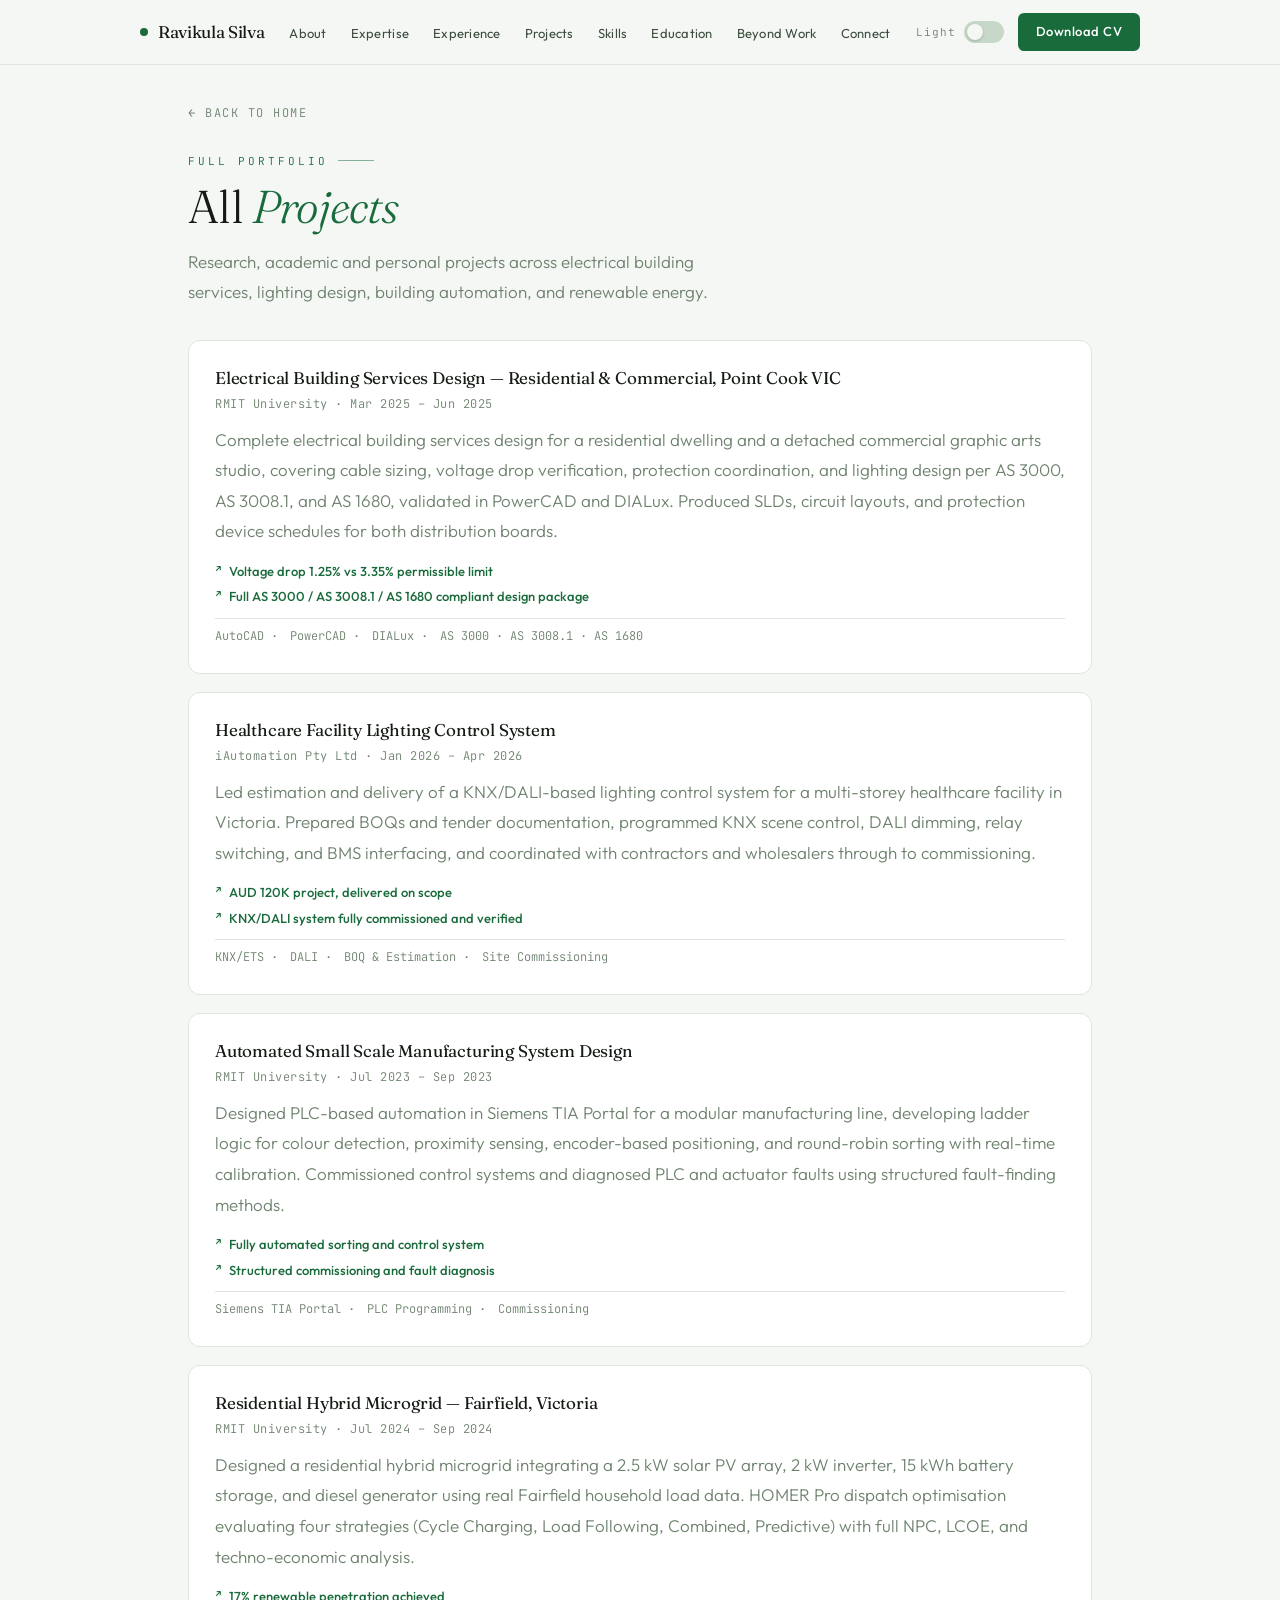
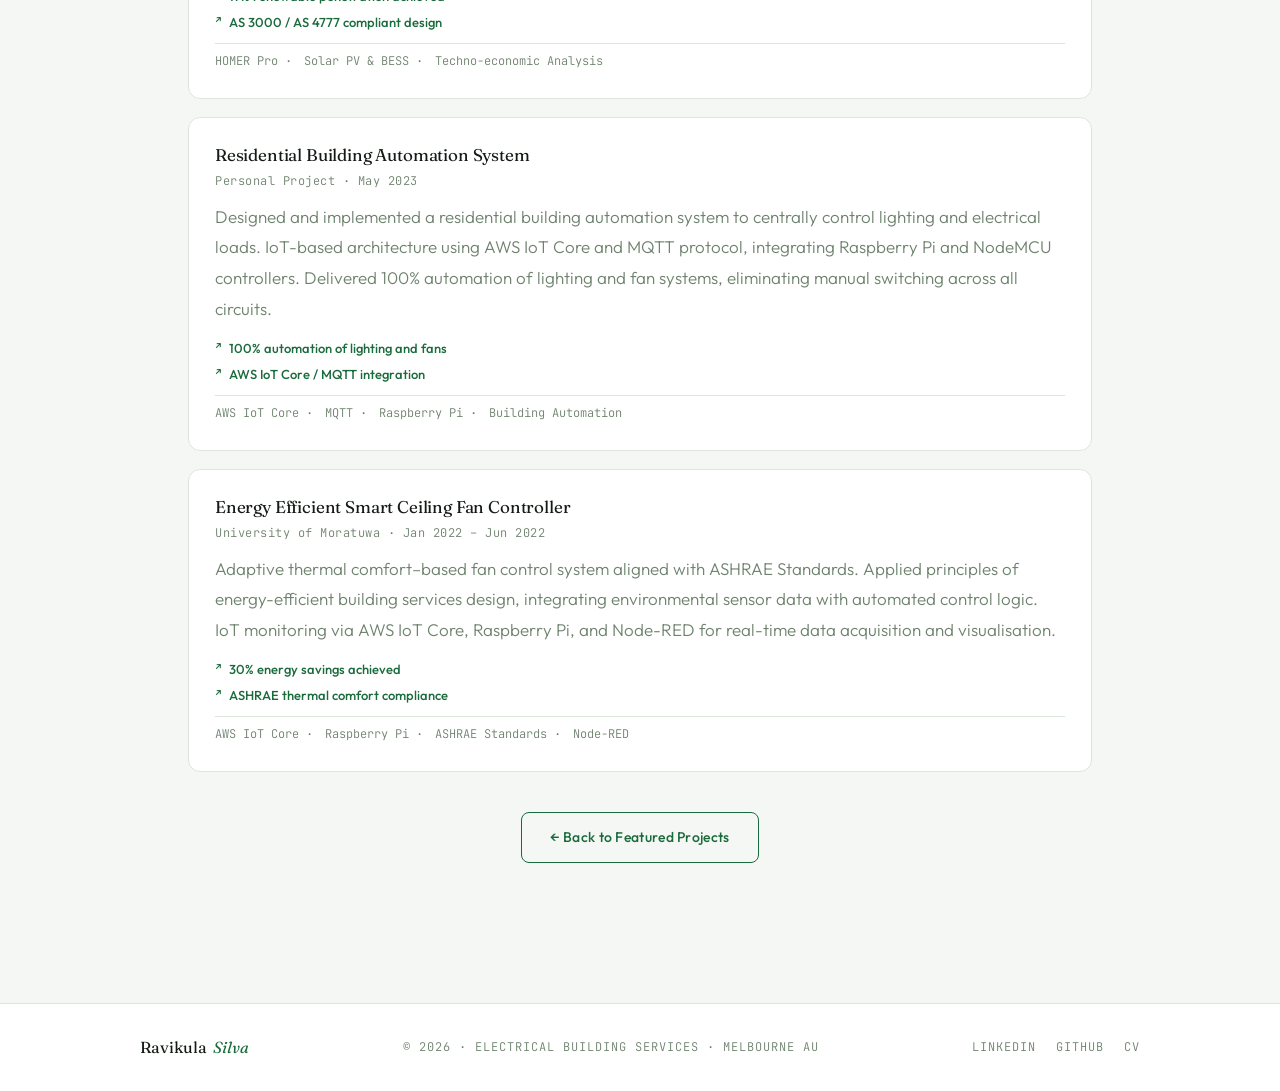
==== commit 704f1482: "Remove GitHub link from connect section; replace mid-sentence em dashes" ====
--- a/projects.html
+++ b/projects.html
@@ -35,7 +35,7 @@
         <span class="theme-lbl" id="themeLbl">Light</span>
         <button class="toggle" id="themeBtn" aria-label="Toggle theme"></button>
       </div>
-      <a href="https://drive.google.com/file/d/1bvypcB7CYYxnmTJzgVBR_SY08cBVP_ob/view" target="_blank" class="nav-cv">Download CV</a>
+      <a href="cv.pdf" target="_blank" class="nav-cv">Download CV</a>
       <button class="hamburger" id="ham" aria-label="Menu">
         <span></span><span></span><span></span>
       </button>
@@ -68,7 +68,7 @@
       <div class="proj-card reveal">
         <div class="proj-title">Electrical Building Services Design — Residential &amp; Commercial, Point Cook VIC</div>
         <div class="proj-origin">RMIT University · Mar 2025 – Jun 2025</div>
-        <p class="proj-desc">Complete electrical building services design for a residential dwelling and a detached commercial graphic arts studio — cable sizing, voltage drop verification, protection coordination, and lighting design per AS 3000, AS 3008.1, and AS 1680, validated in PowerCAD and DIALux. Produced SLDs, circuit layouts, and protection device schedules for both distribution boards.</p>
+        <p class="proj-desc">Complete electrical building services design for a residential dwelling and a detached commercial graphic arts studio, covering cable sizing, voltage drop verification, protection coordination, and lighting design per AS 3000, AS 3008.1, and AS 1680, validated in PowerCAD and DIALux. Produced SLDs, circuit layouts, and protection device schedules for both distribution boards.</p>
         <div class="proj-outcomes">
           <div class="proj-outcome">Voltage drop 1.25% vs 3.35% permissible limit</div>
           <div class="proj-outcome">Full AS 3000 / AS 3008.1 / AS 1680 compliant design package</div>
@@ -86,7 +86,7 @@
         <div class="proj-origin">iAutomation Pty Ltd · Jan 2026 – Apr 2026</div>
         <p class="proj-desc">Led estimation and delivery of a KNX/DALI-based lighting control system for a multi-storey healthcare facility in Victoria. Prepared BOQs and tender documentation, programmed KNX scene control, DALI dimming, relay switching, and BMS interfacing, and coordinated with contractors and wholesalers through to commissioning.</p>
         <div class="proj-outcomes">
-          <div class="proj-outcome">AUD 120K project — delivered on scope</div>
+          <div class="proj-outcome">AUD 120K project, delivered on scope</div>
           <div class="proj-outcome">KNX/DALI system fully commissioned and verified</div>
         </div>
         <div class="proj-tools">
@@ -100,7 +100,7 @@
       <div class="proj-card reveal">
         <div class="proj-title">Automated Small Scale Manufacturing System Design</div>
         <div class="proj-origin">RMIT University · Jul 2023 – Sep 2023</div>
-        <p class="proj-desc">Designed PLC-based automation in Siemens TIA Portal for a modular manufacturing line — ladder logic for colour detection, proximity sensing, encoder-based positioning, and round-robin sorting with real-time calibration. Commissioned control systems and diagnosed PLC and actuator faults using structured fault-finding methods.</p>
+        <p class="proj-desc">Designed PLC-based automation in Siemens TIA Portal for a modular manufacturing line, developing ladder logic for colour detection, proximity sensing, encoder-based positioning, and round-robin sorting with real-time calibration. Commissioned control systems and diagnosed PLC and actuator faults using structured fault-finding methods.</p>
         <div class="proj-outcomes">
           <div class="proj-outcome">Fully automated sorting and control system</div>
           <div class="proj-outcome">Structured commissioning and fault diagnosis</div>
@@ -115,7 +115,7 @@
       <div class="proj-card reveal">
         <div class="proj-title">Residential Hybrid Microgrid — Fairfield, Victoria</div>
         <div class="proj-origin">RMIT University · Jul 2024 – Sep 2024</div>
-        <p class="proj-desc">Designed a residential hybrid microgrid integrating a 2.5 kW solar PV array, 2 kW inverter, 15 kWh battery storage, and diesel generator using real Fairfield household load data. HOMER Pro dispatch optimisation evaluating four strategies — Cycle Charging, Load Following, Combined, Predictive — with full NPC, LCOE, and techno-economic analysis.</p>
+        <p class="proj-desc">Designed a residential hybrid microgrid integrating a 2.5 kW solar PV array, 2 kW inverter, 15 kWh battery storage, and diesel generator using real Fairfield household load data. HOMER Pro dispatch optimisation evaluating four strategies (Cycle Charging, Load Following, Combined, Predictive) with full NPC, LCOE, and techno-economic analysis.</p>
         <div class="proj-outcomes">
           <div class="proj-outcome">17% renewable penetration achieved</div>
           <div class="proj-outcome">AS 3000 / AS 4777 compliant design</div>
@@ -177,7 +177,7 @@
     <div class="foot-links">
       <a href="https://www.linkedin.com/in/ravikula-silva/" target="_blank">LinkedIn</a>
       <a href="https://github.com/Ravikula"                 target="_blank">GitHub</a>
-      <a href="https://drive.google.com/file/d/1bvypcB7CYYxnmTJzgVBR_SY08cBVP_ob/view" target="_blank">CV</a>
+      <a href="cv.pdf" target="_blank">CV</a>
     </div>
   </div>
 </footer>
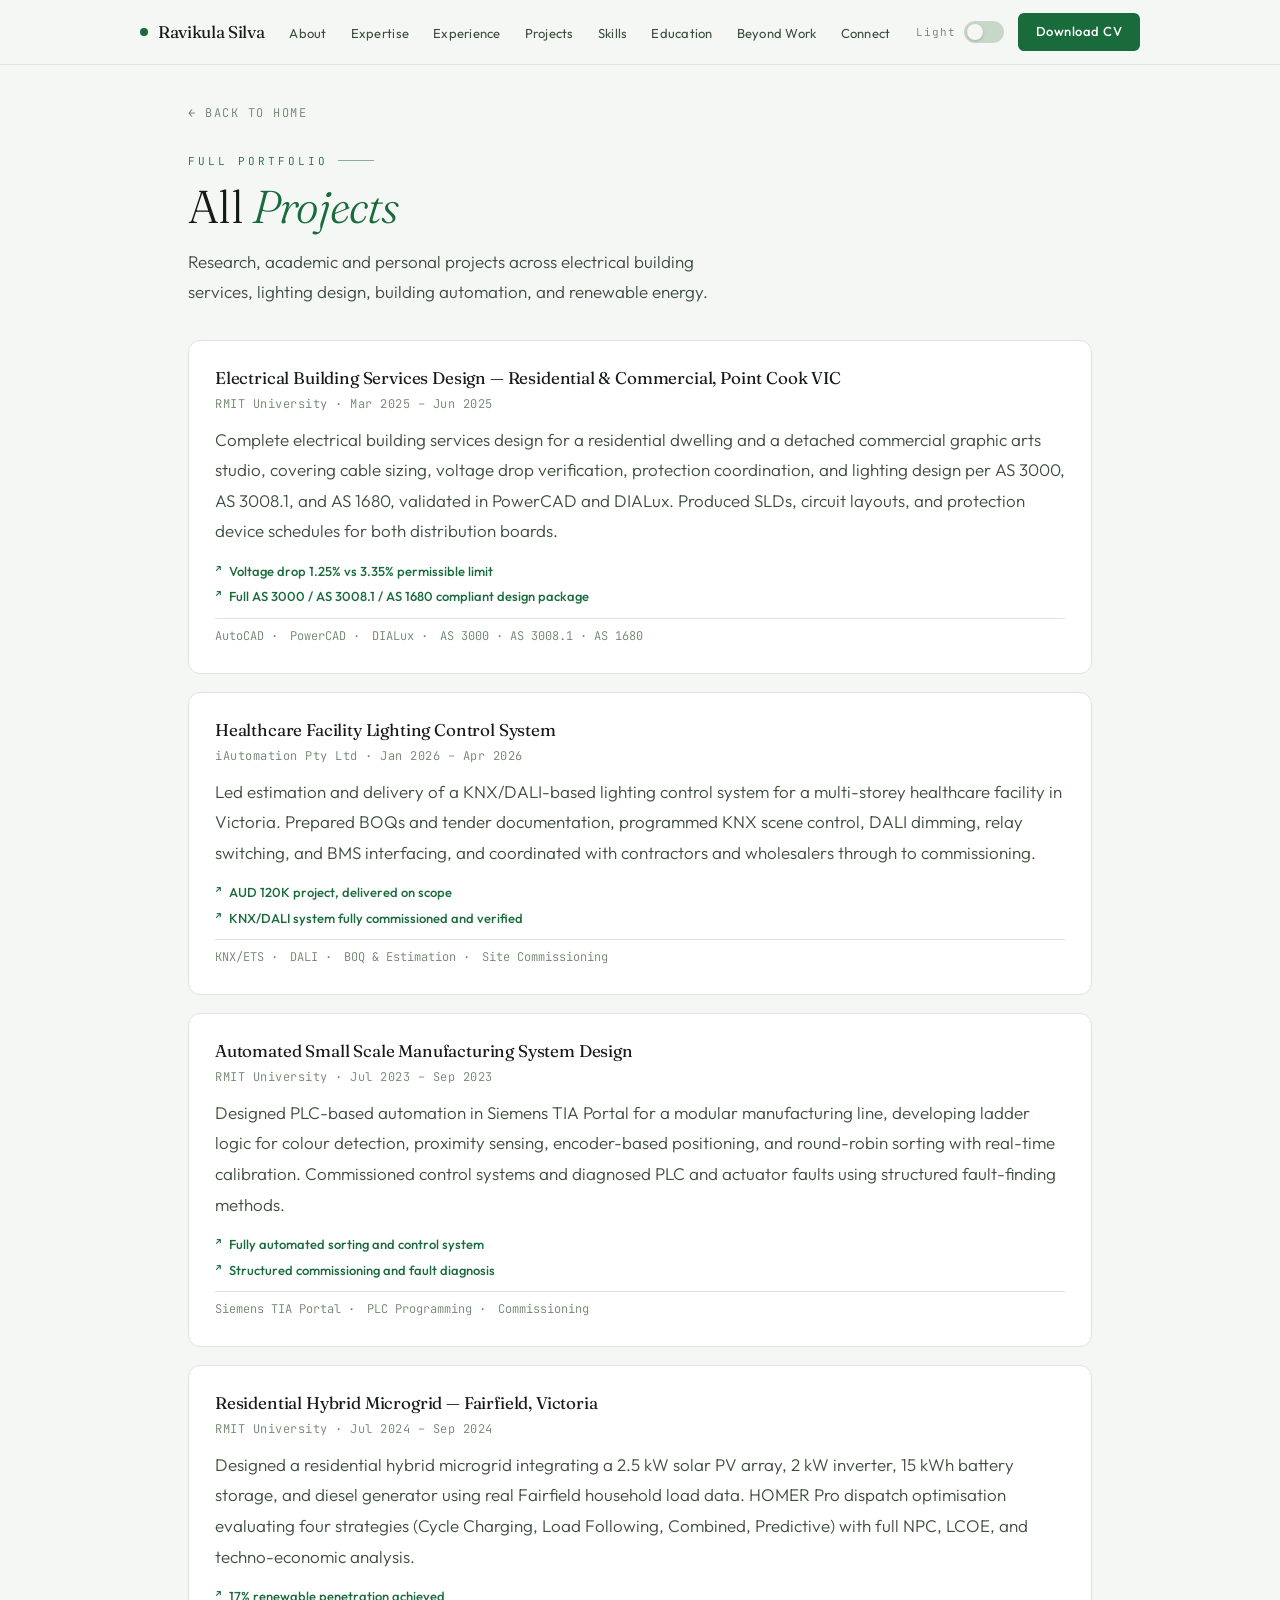
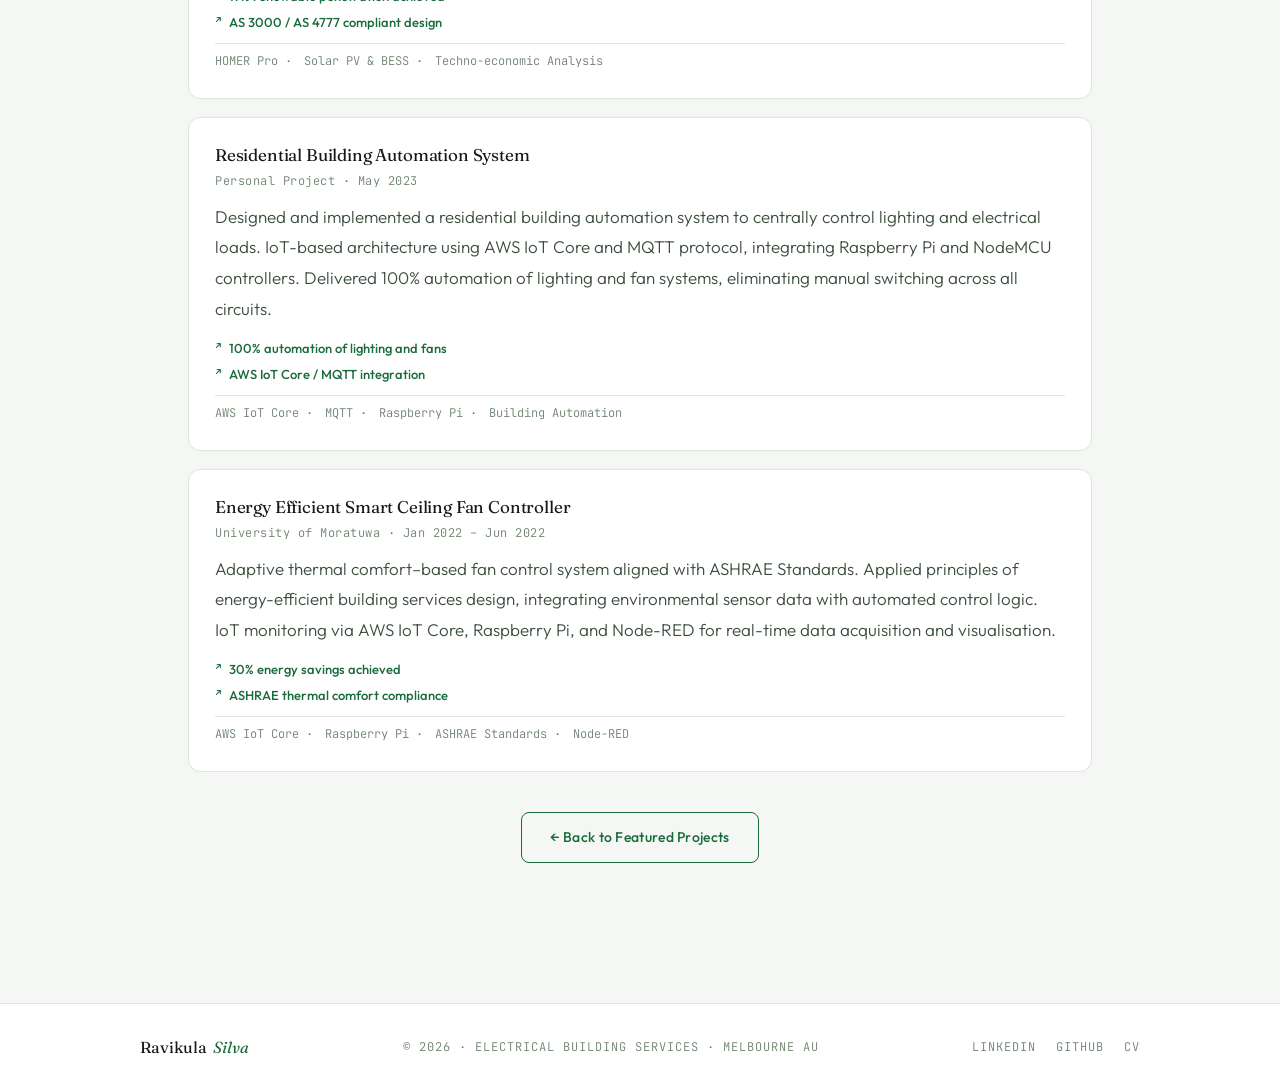
==== commit 5782fbaa: "Update CV with latest version" ====
--- a/projects.html
+++ b/projects.html
@@ -35,7 +35,7 @@
         <span class="theme-lbl" id="themeLbl">Light</span>
         <button class="toggle" id="themeBtn" aria-label="Toggle theme"></button>
       </div>
-      <a href="cv.pdf" target="_blank" class="nav-cv">Download CV</a>
+      <a href="cv.pdf" download="Ravikula Silva Resume.pdf" target="_blank" class="nav-cv">Download CV</a>
       <button class="hamburger" id="ham" aria-label="Menu">
         <span></span><span></span><span></span>
       </button>
@@ -177,7 +177,7 @@
     <div class="foot-links">
       <a href="https://www.linkedin.com/in/ravikula-silva/" target="_blank">LinkedIn</a>
       <a href="https://github.com/Ravikula"                 target="_blank">GitHub</a>
-      <a href="cv.pdf" target="_blank">CV</a>
+      <a href="cv.pdf" download="Ravikula Silva Resume.pdf" target="_blank">CV</a>
     </div>
   </div>
 </footer>
--- a/styles.css
+++ b/styles.css
@@ -326,7 +326,7 @@
 
 .sec-sub {
   font-size: 17px;
-  color: var(--muted);
+  color: var(--text2);
   max-width: 560px;
   line-height: 1.8;
   font-weight: 300;
@@ -419,7 +419,7 @@
 
 .hero-desc {
   font-size: 17px;
-  color: var(--muted);
+  color: var(--text2);
   line-height: 1.9;
   max-width: 500px;
   margin-bottom: 28px;
@@ -658,7 +658,7 @@
 
 .exp-desc {
   font-size: 17px;
-  color: var(--muted);
+  color: var(--text2);
   line-height: 1.8;
   font-weight: 300;
 }
@@ -760,7 +760,7 @@
 
 .tl-pt {
   font-size: 17px;
-  color: var(--muted);
+  color: var(--text2);
   line-height: 1.7;
   padding-left: 17px;
   position: relative;
@@ -841,7 +841,7 @@
 
 .proj-desc {
   font-size: 17px;
-  color: var(--muted);
+  color: var(--text2);
   line-height: 1.8;
   flex: 1;
   font-weight: 300;
@@ -856,7 +856,7 @@
 
 .proj-bullet {
   font-size: 17px;
-  color: var(--muted);
+  color: var(--text2);
   line-height: 1.7;
   padding-left: 14px;
   position: relative;
@@ -1197,7 +1197,7 @@
 
 .edu-detail {
   font-size: 17px;
-  color: var(--muted);
+  color: var(--text2);
   line-height: 1.7;
   font-weight: 300;
 }
@@ -1373,7 +1373,7 @@
 
 .award-txt {
   font-size: 17px;
-  color: var(--muted);
+  color: var(--text2);
   line-height: 1.6;
 }
 
@@ -1456,7 +1456,7 @@
 
 .connect-body {
   font-size: 17px;
-  color: var(--muted);
+  color: var(--text2);
   line-height: 1.9;
   margin-bottom: 36px;
   font-weight: 300;
